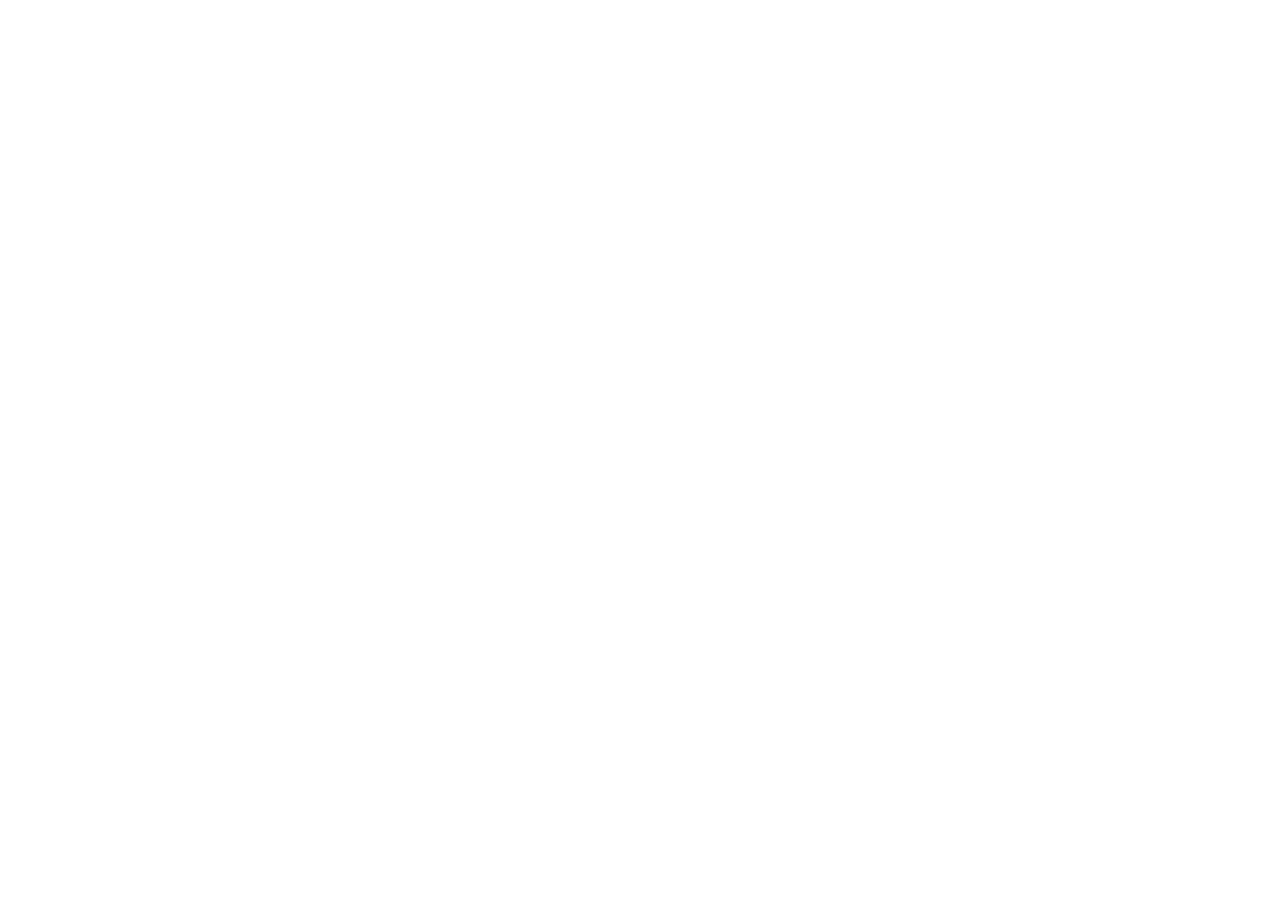
==== British Museum.html @ 8d675d58 "first" ====
<!DOCTYPE html>
<html lang="en">
	<head>
		<meta charset="UTF-8" />
		<meta name="viewport" content="width=device-width, initial-scale=1.0" />
		<title>British Museum</title>
	</head>
	<body></body>
</html>
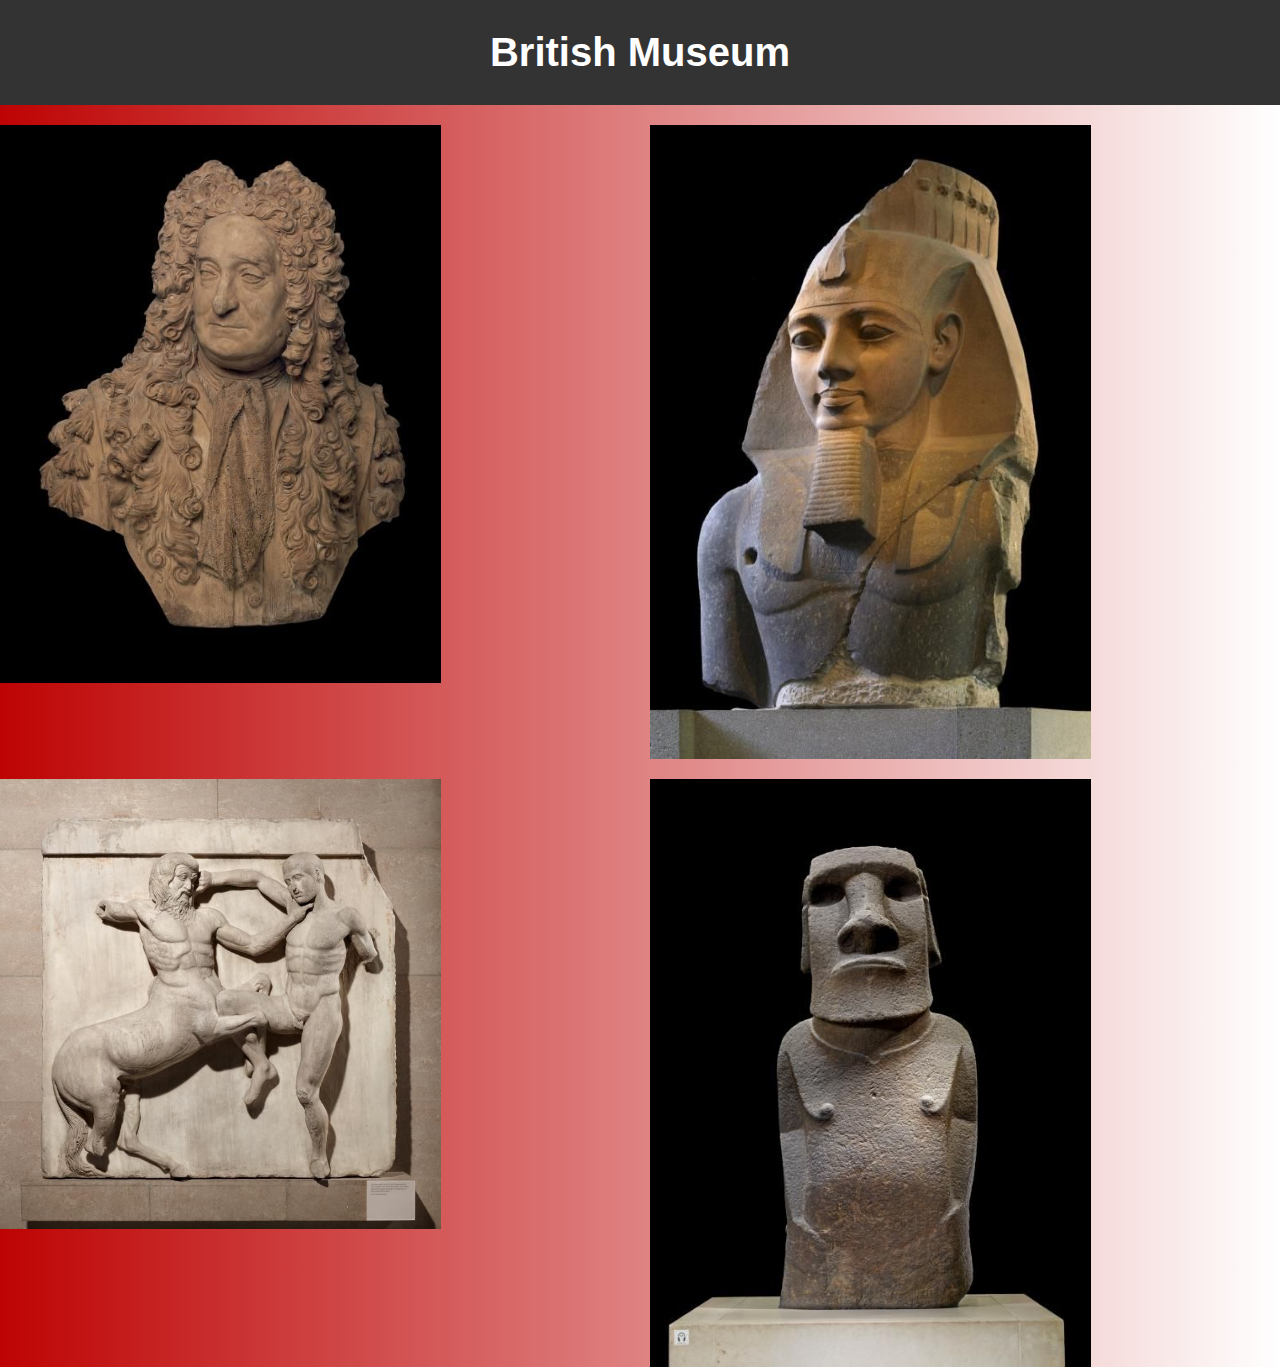
==== commit c82478eb: "second" ====
--- a/British Museum.html
+++ b/British Museum.html
@@ -3,7 +3,56 @@
 	<head>
 		<meta charset="UTF-8" />
 		<meta name="viewport" content="width=device-width, initial-scale=1.0" />
+		<link rel="icon" type="image/x-icon" href="/images/favicon.ico" />
 		<title>British Museum</title>
+		<style>
+			body {
+				margin: 0;
+				padding: 0;
+				font-family: Arial, sans-serif;
+				background: linear-gradient(to right, #be0303, #ffffff);
+			}
+			header {
+				background-color: #333;
+				color: #fff;
+				text-align: center;
+				padding: 20px 0;
+			}
+			h1 {
+				margin: 0;
+				font-size: 2.5rem;
+				background-color: #333;
+				padding: 10px;
+			}
+			.gallery {
+				display: grid;
+				grid-template-columns: repeat(2, minmax(0, 1fr));
+				grid-gap: 20px;
+				justify-content: center;
+				margin-top: 20px;
+				margin-left: auto;
+				margin-right: auto;
+			}
+			.gallery img {
+				max-width: 70%;
+				height: auto;
+				transition: transform 0.3s ease-in-out;
+			}
+			.gallery img:hover {
+				transform: scale(1.1);
+			}
+		</style>
 	</head>
-	<body></body>
+	<body>
+		<header>
+			<h1>British Museum</h1>
+		</header>
+
+		<div class="gallery">
+			<img src="/images/b1.png" alt="f1" />
+			<img src="/images/b2.png" alt="f2" />
+			<img src="/images/b3.png" alt="f3" />
+			<img src="/images/b4.png" alt="f4" />
+		</div>
+	</body>
 </html>
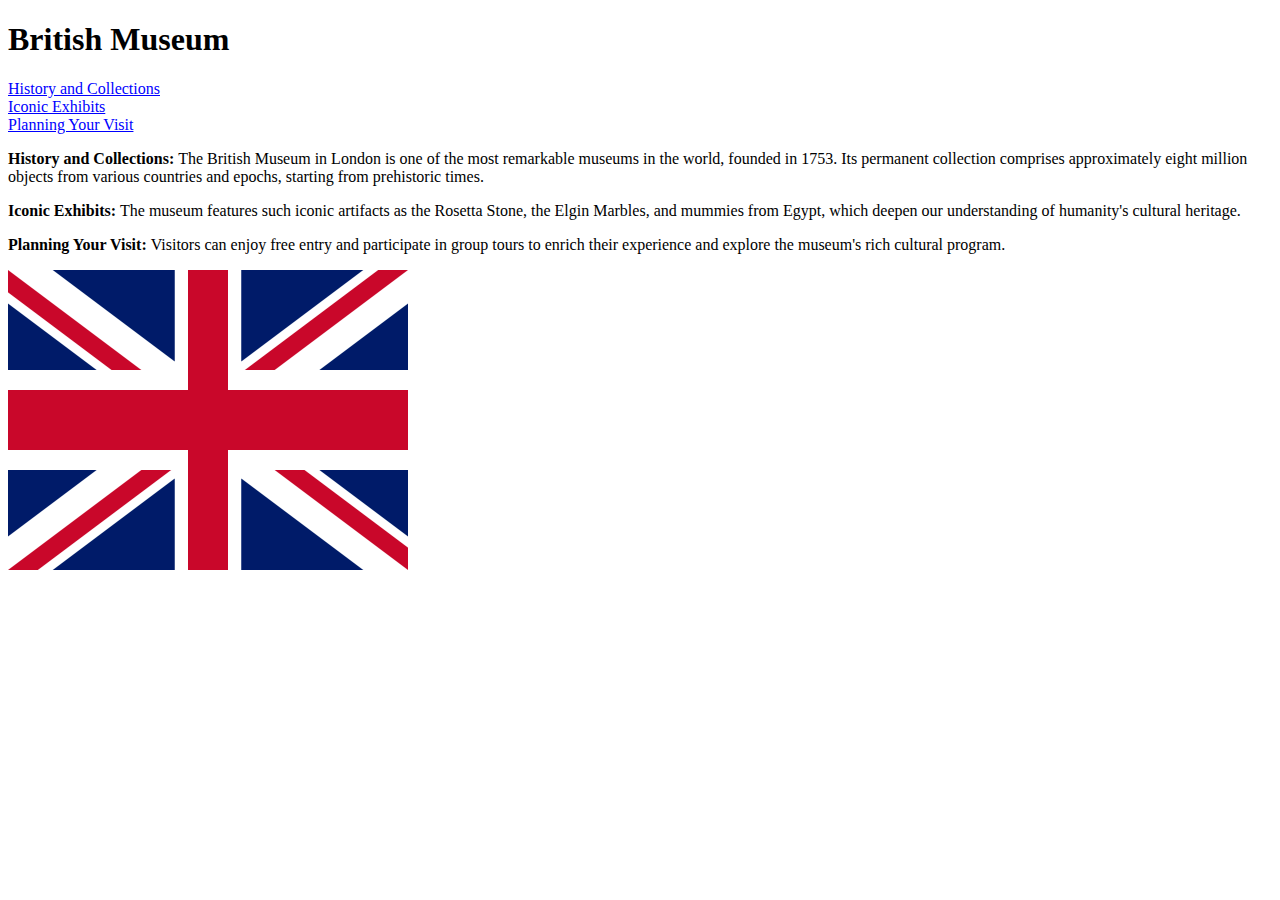
==== commit 62c17531: "3" ====
--- a/British Museum.html
+++ b/British Museum.html
@@ -3,56 +3,33 @@
 	<head>
 		<meta charset="UTF-8" />
 		<meta name="viewport" content="width=device-width, initial-scale=1.0" />
+		<title>British Museum</title>
 		<link rel="icon" type="image/x-icon" href="/images/favicon.ico" />
-		<title>British Museum</title>
-		<style>
-			body {
-				margin: 0;
-				padding: 0;
-				font-family: Arial, sans-serif;
-				background: linear-gradient(to right, #be0303, #ffffff);
-			}
-			header {
-				background-color: #333;
-				color: #fff;
-				text-align: center;
-				padding: 20px 0;
-			}
-			h1 {
-				margin: 0;
-				font-size: 2.5rem;
-				background-color: #333;
-				padding: 10px;
-			}
-			.gallery {
-				display: grid;
-				grid-template-columns: repeat(2, minmax(0, 1fr));
-				grid-gap: 20px;
-				justify-content: center;
-				margin-top: 20px;
-				margin-left: auto;
-				margin-right: auto;
-			}
-			.gallery img {
-				max-width: 70%;
-				height: auto;
-				transition: transform 0.3s ease-in-out;
-			}
-			.gallery img:hover {
-				transform: scale(1.1);
-			}
-		</style>
 	</head>
 	<body>
-		<header>
-			<h1>British Museum</h1>
-		</header>
+		<h1>British Museum</h1>
+		<li><a href="#history" style="color: blue">History and Collections</a></li>
+		<li><a href="#exhibits" style="color: blue">Iconic Exhibits</a></li>
+		<li><a href="#visit" style="color: blue">Planning Your Visit</a></li>
+		<p>
+			<strong> History and Collections: </strong>The British Museum in London is
+			one of the most remarkable museums in the world, founded in 1753. Its
+			permanent collection comprises approximately eight million objects from
+			various countries and epochs, starting from prehistoric times.
+		</p>
+		<p>
+			<strong> Iconic Exhibits: </strong> The museum features such iconic
+			artifacts as the Rosetta Stone, the Elgin Marbles, and mummies from Egypt,
+			which deepen our understanding of humanity's cultural heritage.
+		</p>
+		<p>
+			<strong> Planning Your Visit: </strong> Visitors can enjoy free entry and
+			participate in group tours to enrich their experience and explore the
+			museum's rich cultural program.
+		</p>
 
-		<div class="gallery">
-			<img src="/images/b1.png" alt="f1" />
-			<img src="/images/b2.png" alt="f2" />
-			<img src="/images/b3.png" alt="f3" />
-			<img src="/images/b4.png" alt="f4" />
-		</div>
+		<a href="/images/uk.png" target="_blank">
+			<img src="/images/uk.png" alt="Louvre" width="400" height="300" />
+		</a>
 	</body>
 </html>
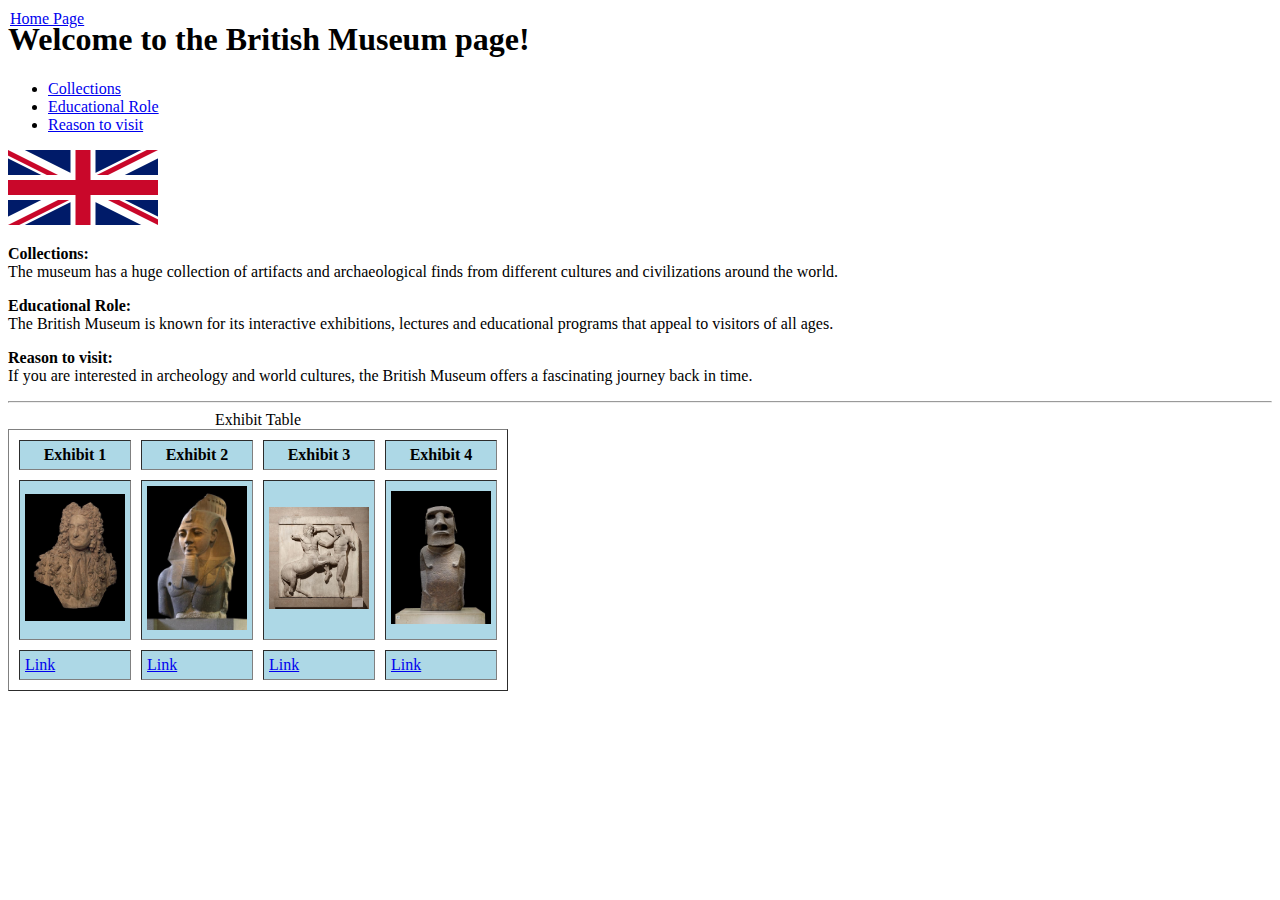
==== commit ffc374dc: "4" ====
--- a/British Museum.html
+++ b/British Museum.html
@@ -7,29 +7,64 @@
 		<link rel="icon" type="image/x-icon" href="/images/favicon.ico" />
 	</head>
 	<body>
-		<h1>British Museum</h1>
-		<li><a href="#history" style="color: blue">History and Collections</a></li>
-		<li><a href="#exhibits" style="color: blue">Iconic Exhibits</a></li>
-		<li><a href="#visit" style="color: blue">Planning Your Visit</a></li>
+		<a href="index.html" style="position: absolute; top: 10px; left: 10px"
+			>Home Page</a
+		>
+
+		<h1>Welcome to the British Museum page!</h1>
+		<ul>
+			<li><a href="#collections">Collections</a></li>
+			<li><a href="#educational_role">Educational Role</a></li>
+			<li><a href="#reason_to_visit">Reason to visit</a></li>
+		</ul>
+
+		<a href="/images/uk.png" target="_blank">
+			<img src="/images/uk.png" alt="UK" style="width: 150px; height: auto" />
+		</a>
 		<p>
-			<strong> History and Collections: </strong>The British Museum in London is
-			one of the most remarkable museums in the world, founded in 1753. Its
-			permanent collection comprises approximately eight million objects from
-			various countries and epochs, starting from prehistoric times.
+			<strong>Collections:</strong><br />
+			The museum has a huge collection of artifacts and archaeological finds
+			from different cultures and civilizations around the world.
 		</p>
 		<p>
-			<strong> Iconic Exhibits: </strong> The museum features such iconic
-			artifacts as the Rosetta Stone, the Elgin Marbles, and mummies from Egypt,
-			which deepen our understanding of humanity's cultural heritage.
+			<strong>Educational Role:</strong><br />
+			The British Museum is known for its interactive exhibitions, lectures and
+			educational programs that appeal to visitors of all ages.
 		</p>
 		<p>
-			<strong> Planning Your Visit: </strong> Visitors can enjoy free entry and
-			participate in group tours to enrich their experience and explore the
-			museum's rich cultural program.
+			<strong>Reason to visit:</strong><br />
+			If you are interested in archeology and world cultures, the British Museum
+			offers a fascinating journey back in time.
 		</p>
-
-		<a href="/images/uk.png" target="_blank">
-			<img src="/images/uk.png" alt="Louvre" width="400" height="300" />
-		</a>
+		<hr />
+		<table border="1" cellspacing="10" cellpadding="5">
+			<colgroup>
+				<col style="background-color: lightblue" />
+				<col style="background-color: lightblue" />
+				<col style="background-color: lightblue" />
+				<col style="background-color: lightblue" />
+			</colgroup>
+			<caption>
+				Exhibit Table
+			</caption>
+			<tr>
+				<th>Exhibit 1</th>
+				<th>Exhibit 2</th>
+				<th>Exhibit 3</th>
+				<th>Exhibit 4</th>
+			</tr>
+			<tr>
+				<td><img src="/images/b1.png" alt="g1" width="100" height="auto" /></td>
+				<td><img src="/images/b2.png" alt="g2" width="100" height="auto" /></td>
+				<td><img src="/images/b3.png" alt="g3" width="100" height="auto" /></td>
+				<td><img src="/images/b4.png" alt="g4" width="100" height="auto" /></td>
+			</tr>
+			<tr>
+				<td><a href="/images/b1.png">Link</a></td>
+				<td><a href="/images/b2.png">Link</a></td>
+				<td><a href="/images/b3.png">Link</a></td>
+				<td><a href="/images/b4.png">Link</a></td>
+			</tr>
+		</table>
 	</body>
 </html>
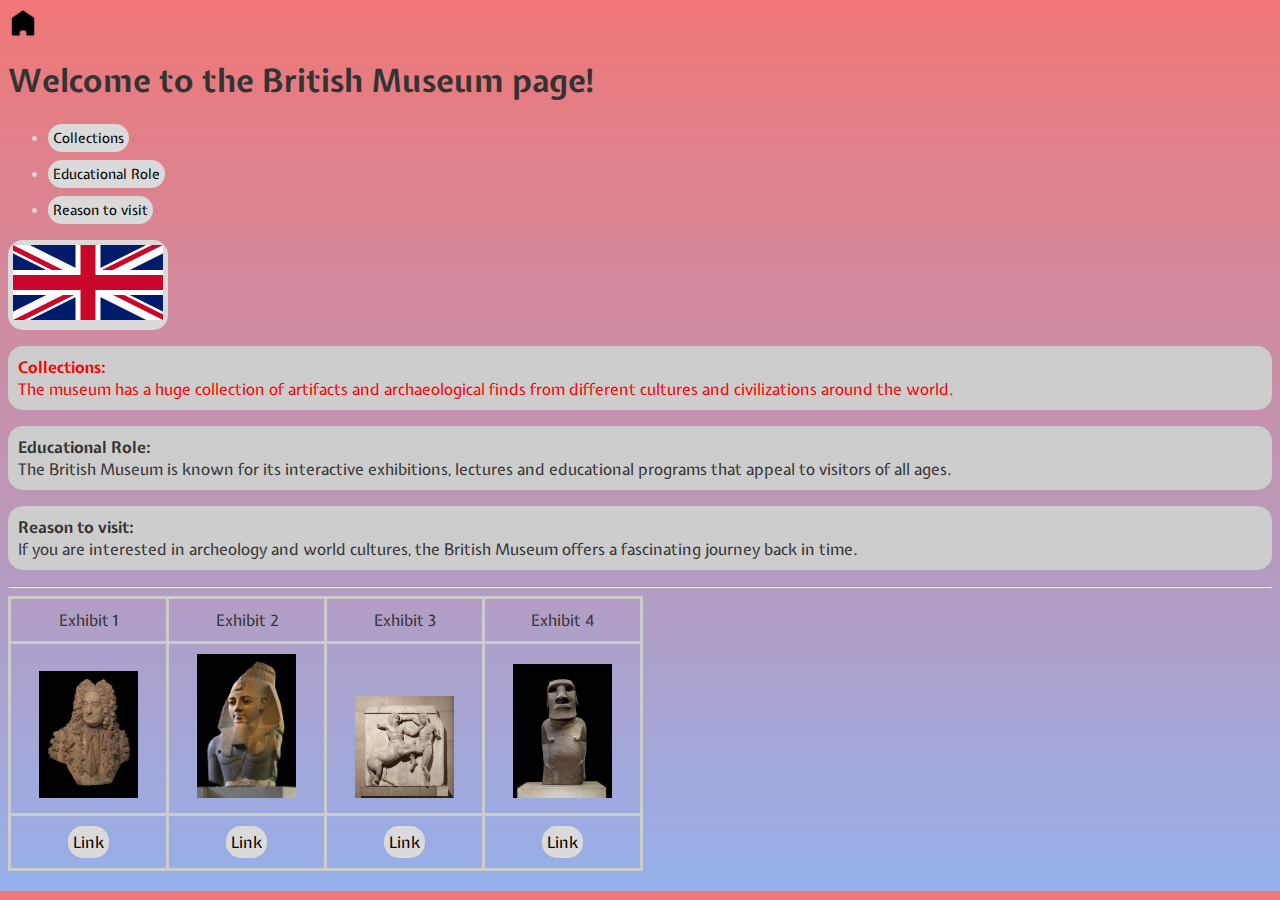
==== commit 77df393f: "3 лаба" ====
--- a/British Museum.html
+++ b/British Museum.html
@@ -5,11 +5,28 @@
 		<meta name="viewport" content="width=device-width, initial-scale=1.0" />
 		<title>British Museum</title>
 		<link rel="icon" type="image/x-icon" href="/images/favicon.ico" />
+		<link rel="stylesheet" type="text/css" href="styles.css" />
+		<style>
+			/* Внутрішній стиль для абзаців */
+			p {
+				padding: 10px;
+				background-color: #cdcdcd;
+				transition: background-color 0.3s ease;
+				border-radius: 15px;
+			}
+
+			/* Анімація при наведенні на абзац */
+			p:hover {
+				background-color: #c0c0c0;
+				transform: scale(1.03); /* Збільшення розміру абзацу */
+				box-shadow: 0 0 10px rgba(0, 0, 0, 0.2);
+			}
+		</style>
 	</head>
-	<body>
-		<a href="index.html" style="position: absolute; top: 10px; left: 10px"
-			>Home Page</a
-		>
+	<body class="british-museum">
+		<a href="index.html" class="button-link">
+			<img src="/images/homepage.png" alt="Home Page" />
+		</a>
 
 		<h1>Welcome to the British Museum page!</h1>
 		<ul>
@@ -21,7 +38,7 @@
 		<a href="/images/uk.png" target="_blank">
 			<img src="/images/uk.png" alt="UK" style="width: 150px; height: auto" />
 		</a>
-		<p>
+		<p class="special-paragraph">
 			<strong>Collections:</strong><br />
 			The museum has a huge collection of artifacts and archaeological finds
 			from different cultures and civilizations around the world.
@@ -37,34 +54,25 @@
 			offers a fascinating journey back in time.
 		</p>
 		<hr />
-		<table border="1" cellspacing="10" cellpadding="5">
-			<colgroup>
-				<col style="background-color: lightblue" />
-				<col style="background-color: lightblue" />
-				<col style="background-color: lightblue" />
-				<col style="background-color: lightblue" />
-			</colgroup>
-			<caption>
-				Exhibit Table
-			</caption>
-			<tr>
-				<th>Exhibit 1</th>
-				<th>Exhibit 2</th>
-				<th>Exhibit 3</th>
-				<th>Exhibit 4</th>
-			</tr>
-			<tr>
-				<td><img src="/images/b1.png" alt="g1" width="100" height="auto" /></td>
-				<td><img src="/images/b2.png" alt="g2" width="100" height="auto" /></td>
-				<td><img src="/images/b3.png" alt="g3" width="100" height="auto" /></td>
-				<td><img src="/images/b4.png" alt="g4" width="100" height="auto" /></td>
-			</tr>
-			<tr>
-				<td><a href="/images/b1.png">Link</a></td>
-				<td><a href="/images/b2.png">Link</a></td>
-				<td><a href="/images/b3.png">Link</a></td>
-				<td><a href="/images/b4.png">Link</a></td>
-			</tr>
-		</table>
+		<div class="exhibit-table">
+			<div class="row">
+				<div class="exhibit">Exhibit 1</div>
+				<div class="exhibit">Exhibit 2</div>
+				<div class="exhibit">Exhibit 3</div>
+				<div class="exhibit">Exhibit 4</div>
+			</div>
+			<div class="row">
+				<div class="exhibit"><img src="/images/b1.png" alt="b1" /></div>
+				<div class="exhibit"><img src="/images/b2.png" alt="b2" /></div>
+				<div class="exhibit"><img src="/images/b3.png" alt="b3" /></div>
+				<div class="exhibit"><img src="/images/b4.png" alt="b4" /></div>
+			</div>
+			<div class="row">
+				<div class="exhibit"><a href="/images/b1.png">Link</a></div>
+				<div class="exhibit"><a href="/images/b2.png">Link</a></div>
+				<div class="exhibit"><a href="/images/b3.png">Link</a></div>
+				<div class="exhibit"><a href="/images/b4.png">Link</a></div>
+			</div>
+		</div>
 	</body>
 </html>
--- a/styles.css
+++ b/styles.css
@@ -0,0 +1,113 @@
+@import url('https://fonts.googleapis.com/css2?family=Expletus+Sans&display=swap');
+
+body {
+	font-family: 'Expletus Sans', sans-serif;
+}
+ul {
+	list-style-type: disc;
+}
+
+ul li {
+	font-size: 14px;
+	margin-bottom: 8px;
+	color: #d8d5d5;
+}
+
+/* Стилі для посилань-кнопок home-page*/
+.button-link {
+	display: inline-block;
+	padding: 0;
+	border: none;
+	background: none;
+}
+
+.button-link img {
+	vertical-align: middle;
+	width: 30px;
+	height: auto;
+}
+
+.button-link:hover img {
+	opacity: 0.8;
+}
+
+/* Стилі фонових градієнтів */
+body.index {
+	background: linear-gradient(to bottom, #484848, #9b9a9a);
+	color: #ffffff;
+}
+
+body.louvre {
+	background: linear-gradient(to bottom, #f04040, #8984c5);
+	color: #333333;
+}
+
+body.greece {
+	background: linear-gradient(to bottom, #b4b2ee, #e0e0e0);
+	color: #333333;
+}
+
+body.british-museum {
+	background: linear-gradient(to bottom, #f07777, #95b0ea);
+	color: #333333;
+}
+
+/* Стиль для всіх посилань */
+a {
+	display: inline-block;
+	padding: 5px 5px; /* Відступи від тексту */
+	background-color: #dadada;
+	color: #000000;
+	text-decoration: none;
+	border-radius: 15px;
+	transition: background-color 0.3s ease;
+}
+
+/* Стиль для посилань при наведенні */
+a:hover {
+	background-color: #a2a2a2;
+}
+
+/* Стиль для спеціального параграфу */
+.special-paragraph {
+	color: red !important;
+}
+
+/* Стиль для плаваючого фрейму */
+#floatingFrame {
+	position: fixed;
+	bottom: 0;
+	left: 0;
+	width: 100%;
+	height: 200px;
+	border: 5px solid #000000;
+	background-color: #8d8383;
+}
+
+/* Стиль для таблиць */
+.exhibit-table {
+	display: table;
+	width: 50%;
+	border-collapse: collapse;
+	margin-bottom: 20px;
+}
+
+.row {
+	display: table-row;
+}
+
+.exhibit {
+	display: table-cell;
+	padding: 10px;
+	border: 3px solid #ccc;
+	text-align: center;
+}
+
+.exhibit img {
+	max-width: 100px;
+	height: auto;
+}
+
+.exhibit a {
+	text-decoration: none;
+}
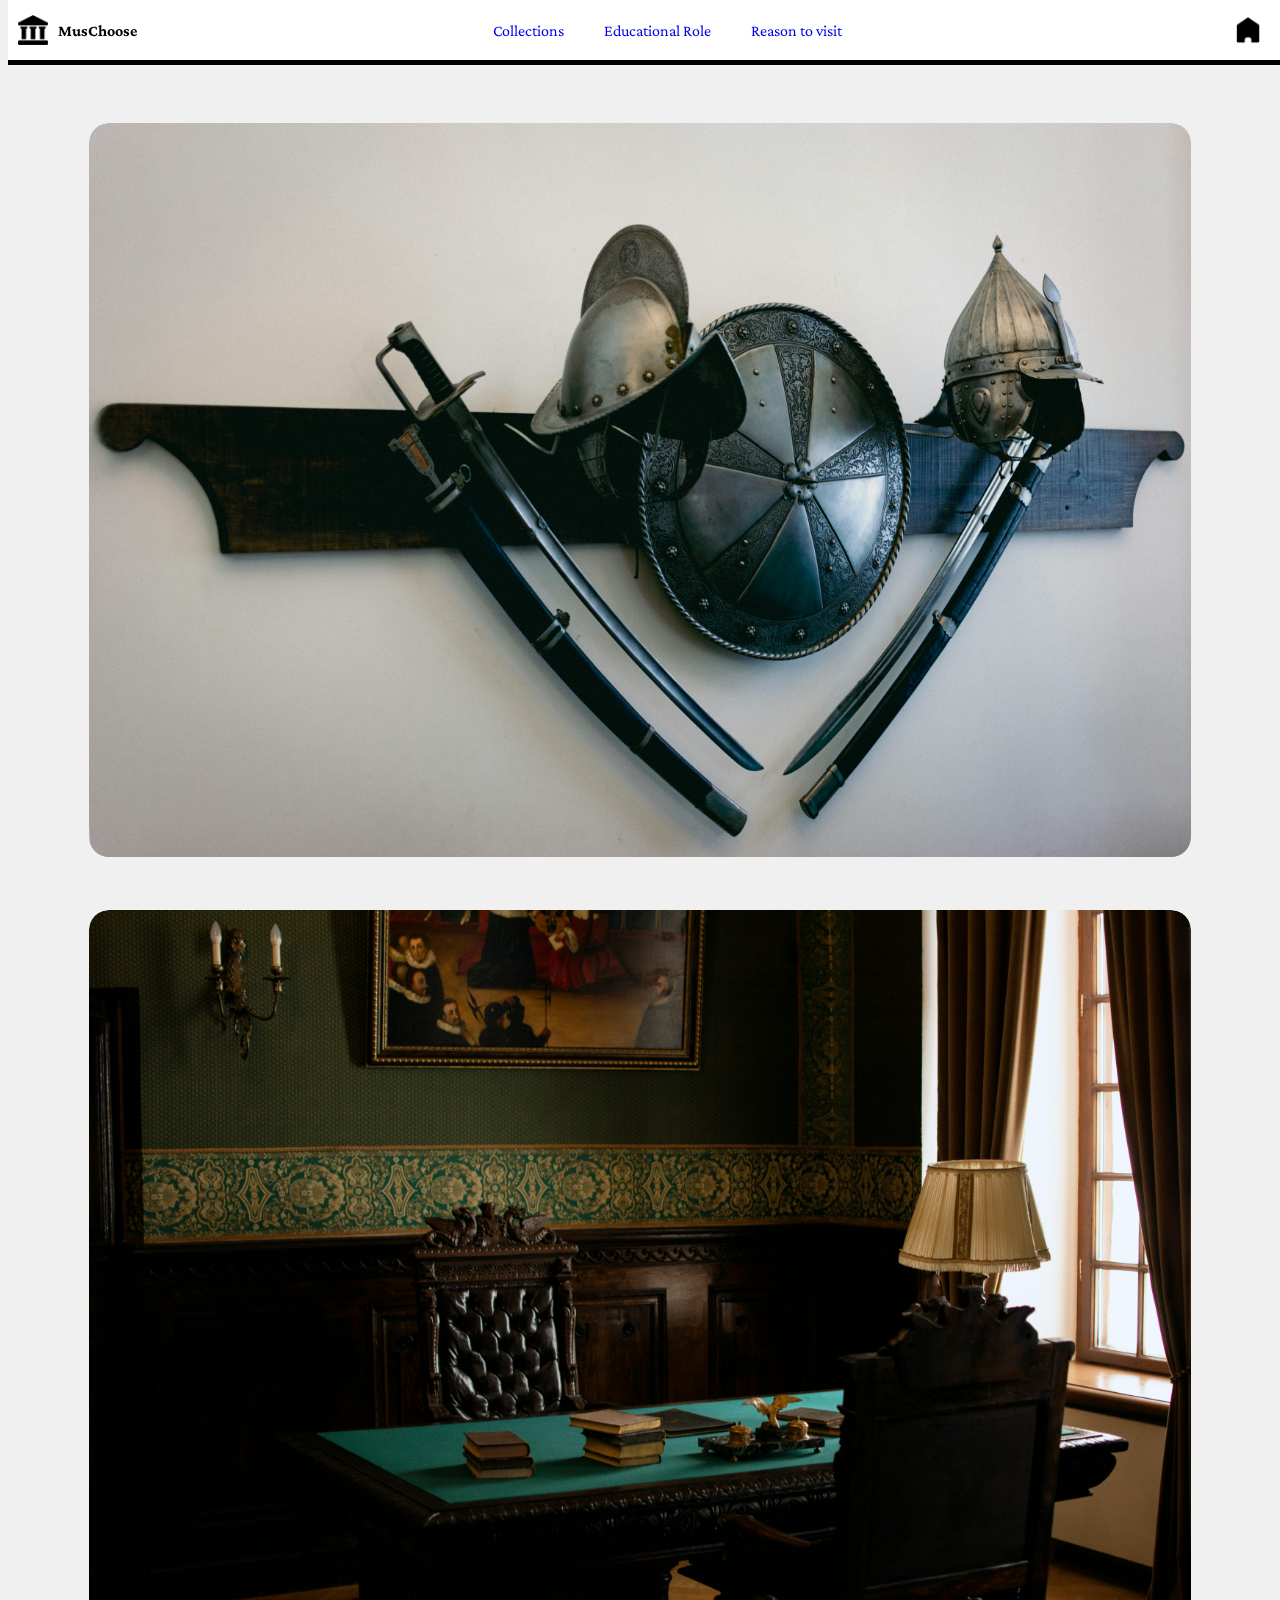
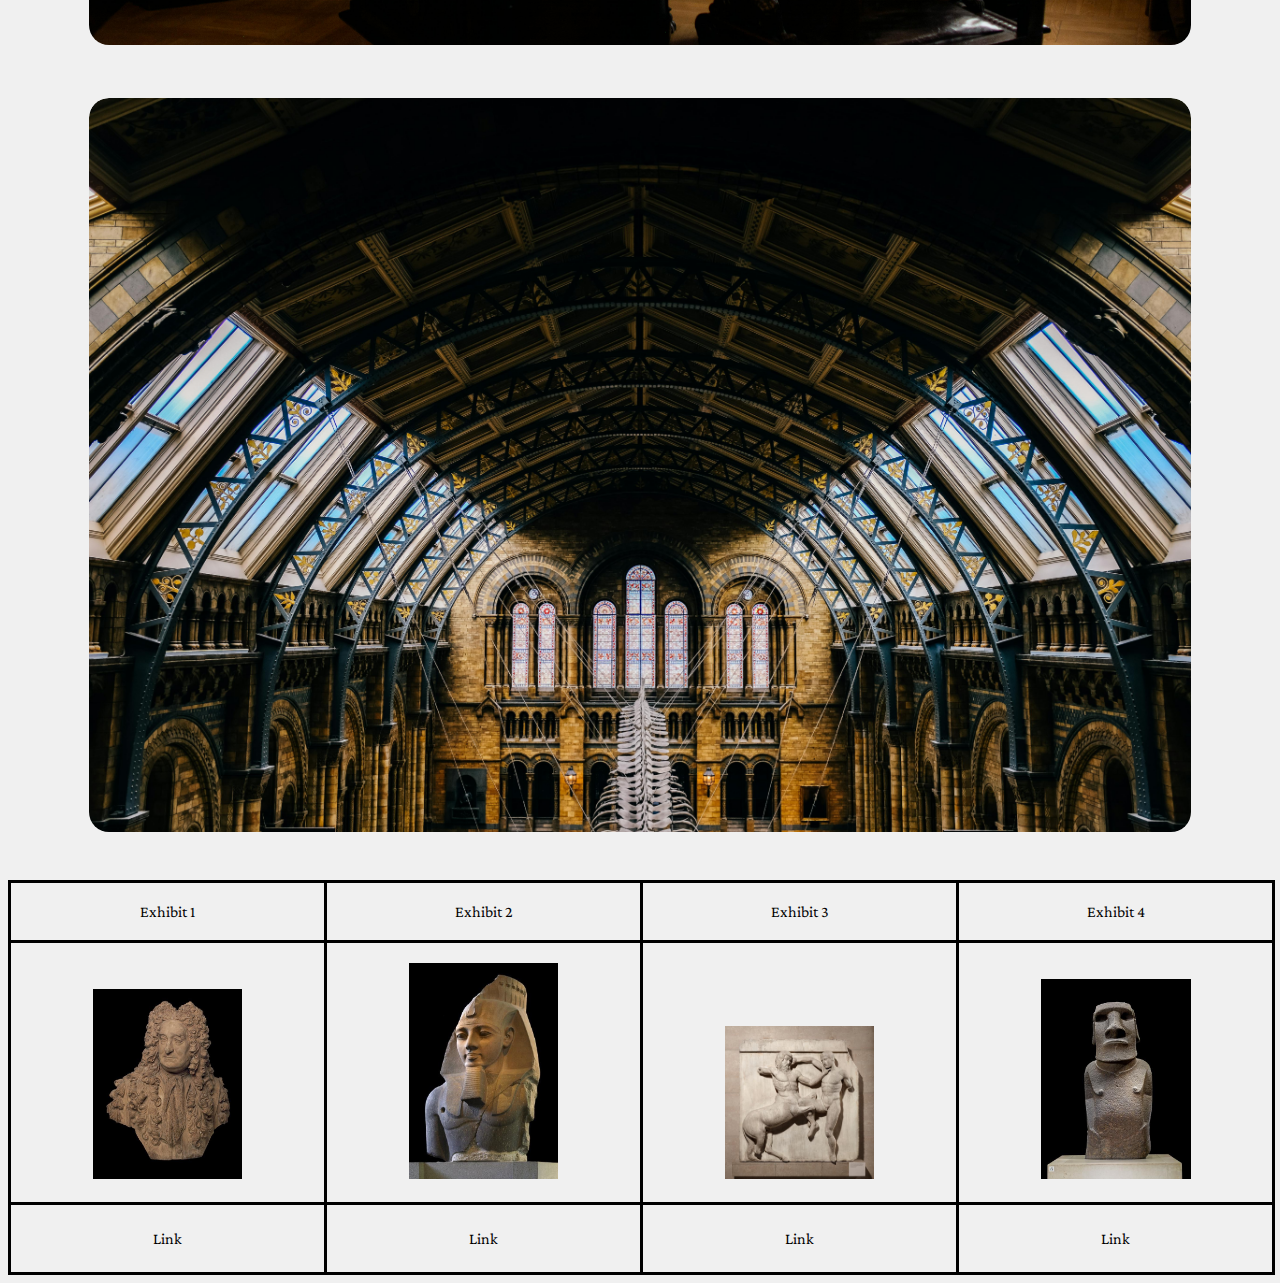
==== commit 48f2fa44: "woow" ====
--- a/British Museum.html
+++ b/British Museum.html
@@ -6,54 +6,59 @@
 		<title>British Museum</title>
 		<link rel="icon" type="image/x-icon" href="/images/favicon.ico" />
 		<link rel="stylesheet" type="text/css" href="styles.css" />
-		<style>
-			/* Внутрішній стиль для абзаців */
-			p {
-				padding: 10px;
-				background-color: #cdcdcd;
-				transition: background-color 0.3s ease;
-				border-radius: 15px;
-			}
-
-			/* Анімація при наведенні на абзац */
-			p:hover {
-				background-color: #c0c0c0;
-				transform: scale(1.03); /* Збільшення розміру абзацу */
-				box-shadow: 0 0 10px rgba(0, 0, 0, 0.2);
-			}
-		</style>
+		
 	</head>
 	<body class="british-museum">
-		<a href="index.html" class="button-link">
-			<img src="/images/homepage.png" alt="Home Page" />
-		</a>
+		
+		<div class="navbar">
+			<div class="logo">
+				<img src="/images/museum.png" alt="MusChoose Icon" style="width: 30px; height: auto; margin-right: 10px;"> 
+				<span>MusChoose</span>
+			</div>
+			<div class="links">
+				<a href="#collections">Collections</a>
+				<a href="#educational_role">Educational Role</a>
+				<a href="#reason_to_visit">Reason to visit</a>
+			</div>
+			<div class="links home-link">
+				<a href="index.html" class="button-link">
+					<img src="/images/homepage.png" alt="Home Page" />
+				</a>
+			</div>
+		</div>
+		
+		<div class="navbar-space"></div>
+		
+		<div class="container">
+			<div class="fullscreen-image-wrapper" id="collections">
+				<img src="/images/bc.png" alt="GM" class="fullscreen-image">
+				<div class="image-overlay">
+					<h1>Collections</h1>
+					<p>The museum has a huge collection of artifacts and archaeological finds
+						from different cultures and civilizations around the world.</p>
+				</div>
+			</div>
+			<div class="spacer"></div>
+			<div class="fullscreen-image-wrapper" id="educational_role">
+				<img src="/images/be.png" alt="FM" class="fullscreen-image">
+				<div class="image-overlay">
+					<h1>Educational role</h1>
+					<p>The British Museum is known for its interactive exhibitions, lectures and
+						educational programs that appeal to visitors of all ages.</p>
+				</div>
+			</div>
+			<div class="spacer"></div>
+			<div class="fullscreen-image-wrapper" id="reason_to_visit">
+				<img src="/images/br.png" alt="BM" class="fullscreen-image">
+				<div class="image-overlay">
+					<h1>Reason to visit</h1>
+					<p>If you are interested in archeology and world cultures, the British Museum
+						offers a fascinating journey back in time.</p>
+				</div>
+			</div>
+		</div>
 
-		<h1>Welcome to the British Museum page!</h1>
-		<ul>
-			<li><a href="#collections">Collections</a></li>
-			<li><a href="#educational_role">Educational Role</a></li>
-			<li><a href="#reason_to_visit">Reason to visit</a></li>
-		</ul>
-
-		<a href="/images/uk.png" target="_blank">
-			<img src="/images/uk.png" alt="UK" style="width: 150px; height: auto" />
-		</a>
-		<p class="special-paragraph">
-			<strong>Collections:</strong><br />
-			The museum has a huge collection of artifacts and archaeological finds
-			from different cultures and civilizations around the world.
-		</p>
-		<p>
-			<strong>Educational Role:</strong><br />
-			The British Museum is known for its interactive exhibitions, lectures and
-			educational programs that appeal to visitors of all ages.
-		</p>
-		<p>
-			<strong>Reason to visit:</strong><br />
-			If you are interested in archeology and world cultures, the British Museum
-			offers a fascinating journey back in time.
-		</p>
-		<hr />
+		
 		<div class="exhibit-table">
 			<div class="row">
 				<div class="exhibit">Exhibit 1</div>
--- a/styles.css
+++ b/styles.css
@@ -1,113 +1,232 @@
-@import url('https://fonts.googleapis.com/css2?family=Expletus+Sans&display=swap');
+@import url('https://fonts.googleapis.com/css2?family=Crimson+Pro:ital,wght@0,200..900;1,200..900&family=Fjalla+One&display=swap');
 
 body {
-	font-family: 'Expletus Sans', sans-serif;
-}
-ul {
-	list-style-type: disc;
-}
-
-ul li {
-	font-size: 14px;
-	margin-bottom: 8px;
-	color: #d8d5d5;
-}
-
-/* Стилі для посилань-кнопок home-page*/
-.button-link {
-	display: inline-block;
-	padding: 0;
-	border: none;
-	background: none;
-}
-
-.button-link img {
-	vertical-align: middle;
+    font-family: "Crimson Pro", serif;
+    background-color: #f0f0f0;
+    color: #000000;
+}
+
+/* Навігаційна панель */
+.navbar {
+	display: flex;
+	justify-content: space-between;
+	align-items: center;
+	background-color: #fff;
+	padding: 10px;
+	position: fixed;
+	top: 0;
+	width: 100%;
+	z-index: 1000; /* Забезпечує, що навігаційна панель завжди буде над усім */
+	box-shadow: 0 5px 0 0 #000;
+}
+
+.logo {
+	display: flex;
+	align-items: center;
+}
+
+.logo img {
 	width: 30px;
 	height: auto;
+	margin-right: 10px;
+}
+
+.logo span {
+	font-weight: bold;
+}
+
+.links {
+	display: flex;
+}
+
+.links a {
+	margin-right: 30px; /* Збільшено відстань між посиланнями */
+}
+
+.navbar-space {
+	height: 70px; /* Висота навігаційної панелі */
+}
+
+.container {
+	display: flex;
+	flex-direction: column;
+	align-items: center;
+	padding: 20px;
+}
+
+/* Текст вітання */
+h1 {
+		font-size: 45px; /* Визначте розмір шрифту за потребою */
+		font-weight: bold;
+		text-align: center;
+		margin-bottom: 25px; /* Доданий відступ під заголовком */
+	}
+
+	.intro-text {
+		font-size: 30px; /* Визначте розмір шрифту за потребою */
+		text-align: center;
+		margin-bottom: 15px; /* Доданий відступ під першим абзацем */
+	}
+
+	.more-info {
+		font-size: 25px; /* Визначте розмір шрифту за потребою */
+		text-align: center;
+	}
+
+
+/* Home Page кнопка */
+.button-link {
+    display: inline-block;
+    padding: 5px 5px;
+    text-decoration: none;
+    border-radius: 15px;
+    transition: transform 0.3s ease; /* Ефект збільшення при наведенні */
+}
+
+.button-link img {
+    vertical-align: middle;
+    width: 30px;
+    height: auto;
 }
 
 .button-link:hover img {
-	opacity: 0.8;
-}
-
-/* Стилі фонових градієнтів */
-body.index {
-	background: linear-gradient(to bottom, #484848, #9b9a9a);
-	color: #ffffff;
-}
-
-body.louvre {
-	background: linear-gradient(to bottom, #f04040, #8984c5);
-	color: #333333;
-}
-
-body.greece {
-	background: linear-gradient(to bottom, #b4b2ee, #e0e0e0);
-	color: #333333;
-}
-
-body.british-museum {
-	background: linear-gradient(to bottom, #f07777, #95b0ea);
-	color: #333333;
-}
-
-/* Стиль для всіх посилань */
+    opacity: 0.8;
+}
+
+.button-link:hover {
+    transform: scale(1.5); 
+}
+
+/* Стилі посилань */
 a {
-	display: inline-block;
-	padding: 5px 5px; /* Відступи від тексту */
-	background-color: #dadada;
-	color: #000000;
-	text-decoration: none;
-	border-radius: 15px;
-	transition: background-color 0.3s ease;
-}
-
-/* Стиль для посилань при наведенні */
+    display: inline-block;
+    padding: 5px 5px;
+    text-decoration: none;
+    border-radius: 15px;
+    transition: transform 0.3s ease; /* Ефект збільшення при наведенні */
+}
+
 a:hover {
-	background-color: #a2a2a2;
-}
-
-/* Стиль для спеціального параграфу */
-.special-paragraph {
-	color: red !important;
-}
-
-/* Стиль для плаваючого фрейму */
-#floatingFrame {
-	position: fixed;
-	bottom: 0;
-	left: 0;
-	width: 100%;
-	height: 200px;
-	border: 5px solid #000000;
-	background-color: #8d8383;
-}
-
-/* Стиль для таблиць */
+    transform: scale(1.5); }
+
+
+/* Стилі таблиць */
 .exhibit-table {
-	display: table;
-	width: 50%;
-	border-collapse: collapse;
-	margin-bottom: 20px;
+    display: table;
+    width: 100%; /* Змінено ширину на 100% для відцентрування */
+    border-collapse: collapse;
+    margin: 0 auto; /* Відцентровано таблицю */
 }
 
 .row {
-	display: table-row;
+    display: table-row;
 }
 
 .exhibit {
-	display: table-cell;
-	padding: 10px;
-	border: 3px solid #ccc;
-	text-align: center;
+    display: table-cell;
+    padding: 20px; /* Збільшено відступи */
+    border: 3px solid #000; /* Змінено колір рамки на чорний */
+    text-align: center;
 }
 
 .exhibit img {
-	max-width: 100px;
-	height: auto;
+    max-width: 150px; /* Збільшено максимальну ширину зображення */
+    height: auto;
 }
 
 .exhibit a {
-	text-decoration: none;
-}
+    text-decoration: none;
+    color: #000; /* Змінено колір тексту на чорний */
+}
+
+
+/* Фото */
+
+.container {
+    display: flex;
+    flex-direction: column; 
+    align-items: center;
+    padding: 20px;
+}
+
+.fullscreen-image-wrapper {
+    width: 90%; 
+    margin: 25px auto; 
+    border-radius: 20px; 
+    overflow: hidden; 
+    position: relative; 
+}
+
+.fullscreen-image {
+    width: 100%;
+    height: auto; 
+    object-fit: cover;
+    filter: brightness(100%);
+    border-radius: 20px; 
+}
+
+.image-overlay {
+    position: absolute;
+    top: 0;
+    left: 0;
+    width: 100%; 
+    height: 100%; 
+    background-color: rgba(0, 0, 0, 0.5);
+    color: #fff;
+    padding: 0px;
+    text-align: center;
+    opacity: 0;
+    transition: opacity 1s ease;
+    font-size: 35px; 
+    display: flex; 
+    justify-content: center;
+    align-items: center; 
+}
+
+.fullscreen-image-wrapper:hover .image-overlay {
+    opacity: 1;
+}
+
+
+.button {
+    margin: 20px;
+    padding: 10px;
+    background-color: lightblue;
+    cursor: pointer;
+    display: inline-block;
+}
+
+.content {
+    margin: 20px;
+    padding: 10px;
+    border: 1px solid #ccc;
+}
+
+.updated img {
+    max-width: 100%;
+    height: auto;
+}
+
+
+/* Зразок стилів можна застосувати для підсвічення виділеного елемента */
+.highlighted {
+    background-color: yellow;
+}
+
+#text {
+    font-size: 24px;
+    transition: color 0.3s ease;
+  }
+
+  .menu {
+    display: flex;
+    margin-top: 20px;
+  }
+
+  .menu-button {
+    padding: 10px 20px;
+    margin: 0 10px;
+    background-color: #f0f0f0;
+    border: 1px solid #ccc;
+    cursor: pointer;
+  }